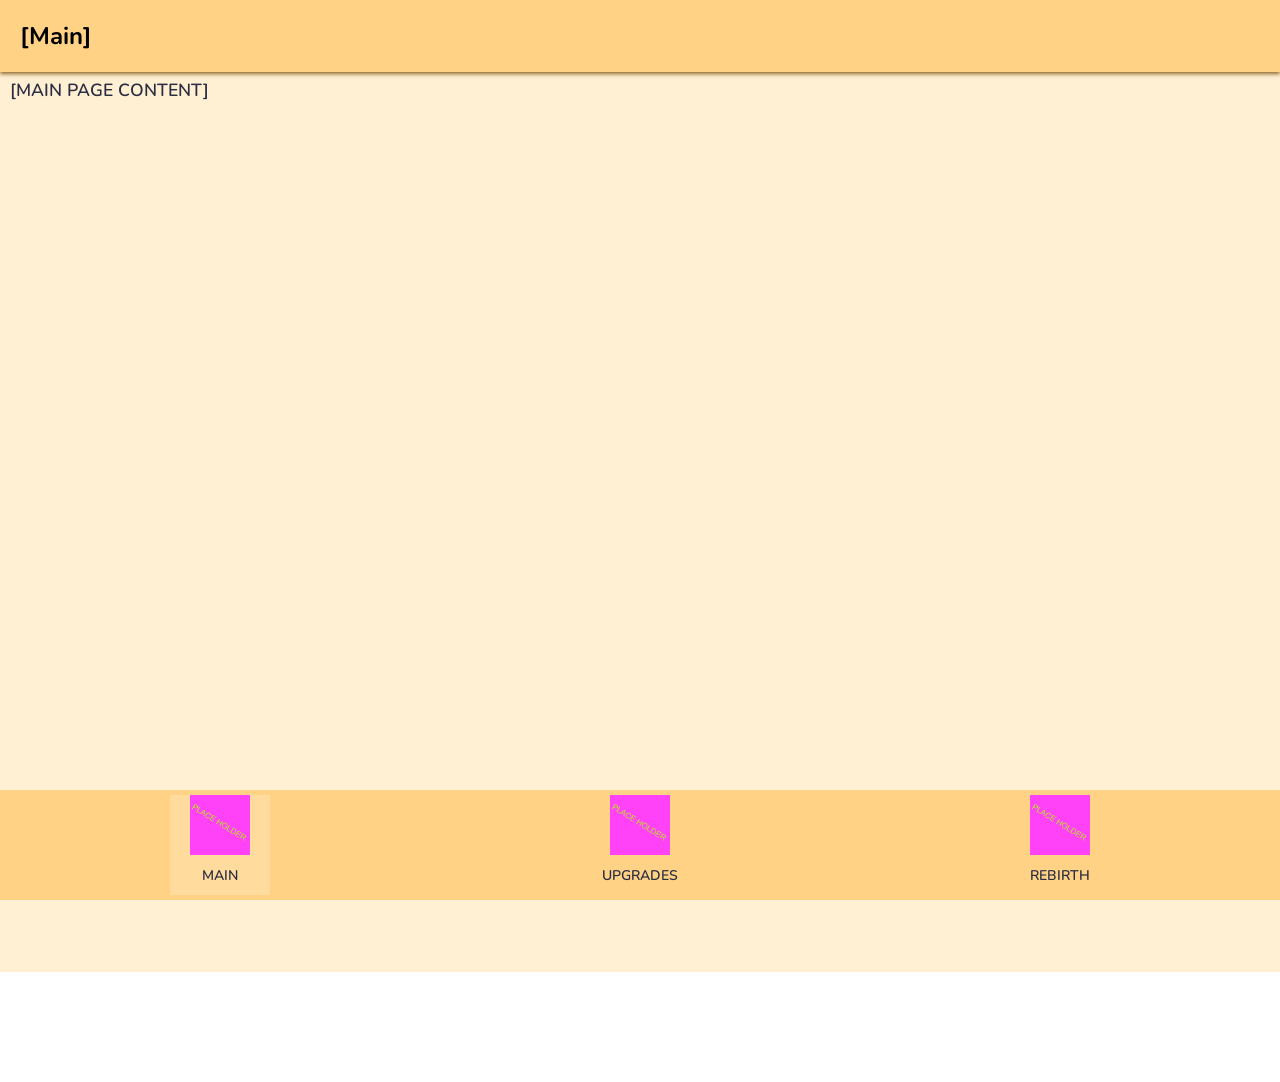
==== index.html @ ec5835fb "some styling improvements" ====
<!DOCTYPE html>
<html lang="en">
<head>
    <meta charset="UTF-8">
    <meta name="viewport" content="width=device-width, initial-scale=1.0">
    <title>Document</title>
    <link rel="stylesheet" href="styles/styles.css">
    <link rel="stylesheet" href="styles/index.css">
</head>
<body>
    <header>
        <h2>[Main]</h2>
    </header>
    <main>
        <p>[MAIN PAGE CONTENT]</p>
    </main>
    <footer>
        <div class="navbar">
            <a href="index.html">
                <div class="active-tab">
                    <img
                        src="assets/images/placeholder_image.png"
                        alt="main tab icon"
                    >
                    <p>MAIN</p>
                </div>
            </a>
            <a href="upgrades.html">
                <div>
                    <img
                        src="assets/images/placeholder_image.png"
                        alt="upgrades tab icon"
                    >
                    <p>UPGRADES</p>
                </div>
            </a>
            <a href="rebirth.html">
                <div>
                    <img
                        src="assets/images/placeholder_image.png"
                        alt="rebirth tab icon"
                    >
                    <p>REBIRTH</p>
                </div>
            </a>
        </div>
    </footer>
</body>
</html>
---- styles/styles.css ----
/* css file for global page styling */

/* css reset */
* {
    padding: 0;
    margin: 0;
    box-sizing: border-box;
}

/* font */
@font-face {
    font-family: "Nunito";
    src: url("/assets/fonts/Nunito.ttf");
}

/* color palette */
/* i made a quick palette using https://coolors.co/e63946-2b2d42-99b2dd-ffefd3-c874d9 */
/* this is just a starting point though, feel free to change it though! */
:root {
    --shadow-color: #8b6728;
    --color-background: #FFEFD3;
    --color-header: #FFD285;
    --color-footer: #FFD285;
    --color-text: #2B2D42;
}

/* individual element default styling */
p
{
    line-height: 1.5em;
    color: var(--color-text);
    font-size: 1.1em;
}

/* main page layout styling */
body
{
    margin: 0;
    font-family: "Nunito";
    font-weight: 600;
}
header, main, footer
{
    padding: 5px 10px;
}
header
{
    position: sticky;
    top: 0;
    /* border: 5px solid green; */
    background-color: var(--color-header);
    padding: 20px;
    box-shadow: 0 2px 4px var(--shadow-color);
}
main
{
    min-height: 100vh;
    /* border: 5px solid orange;  */
    background-color: var(--color-background);
}
footer
{
    position: sticky;
    bottom: 0;
    /* border: 5px solid greenyellow; */
    background-color: var(--color-footer);
}

/* navbar styling */
.navbar
{
    display: flex;
    justify-content: space-around;
}
.navbar div {
    display: flex;
    flex-direction: column;
    justify-content: center;
    align-items: center;
    width: 100px;
    height: 100px;
    color: var(--color-text);
}
.navbar img
{
    height: 60px;
    width: 60px;
}
.navbar a
{
    text-decoration: none;
}
.navbar p
{
    margin: 10px 2px;
    font-size: 14px;
}
.navbar .active-tab
{
    background-color: rgba(255, 255, 255, 0.2);
    color: violet;
}
.navbar div:hover
{
    background-color: rgba(0, 0, 0, 0.1);
}
---- styles/index.css ----
/* css file for styling the main page (index.html) */
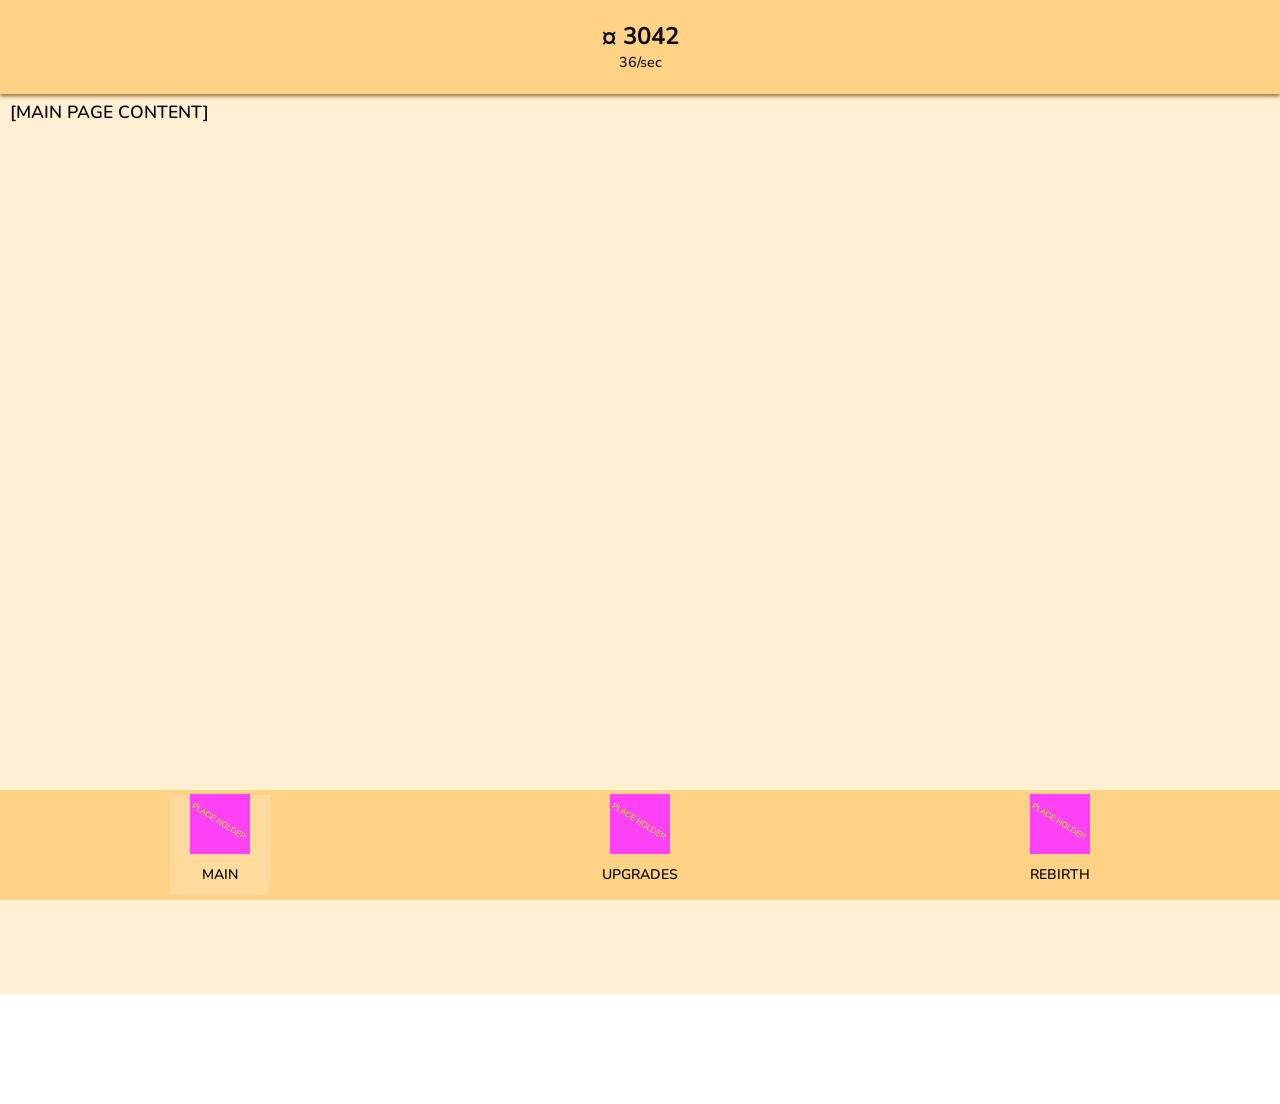
==== commit a09def02: "currency display" ====
--- a/index.html
+++ b/index.html
@@ -9,7 +9,8 @@
 </head>
 <body>
     <header>
-        <h2>[Main]</h2>
+        <h2>¤ 3042</h2>
+        <p class="subtitle">36/sec</p>
     </header>
     <main>
         <p>[MAIN PAGE CONTENT]</p>
--- a/styles/styles.css
+++ b/styles/styles.css
@@ -21,14 +21,18 @@
     --color-background: #FFEFD3;
     --color-header: #FFD285;
     --color-footer: #FFD285;
-    --color-text: #2B2D42;
+    --color-text: #0a0a0f;
+    --color-text-secondary: #1f1c36;
+}
+
+h1, h2, h3, h4, h5, h6, p {
+    color: var(--color-text);
 }
 
 /* individual element default styling */
 p
 {
     line-height: 1.5em;
-    color: var(--color-text);
     font-size: 1.1em;
 }
 
@@ -51,6 +55,7 @@
     background-color: var(--color-header);
     padding: 20px;
     box-shadow: 0 2px 4px var(--shadow-color);
+    text-align: center;
 }
 main
 {
@@ -103,4 +108,9 @@
 .navbar div:hover
 {
     background-color: rgba(0, 0, 0, 0.1);
+}
+
+.subtitle {
+    font-size: 0.9em;
+    color: var(--color-text-secondary);
 }
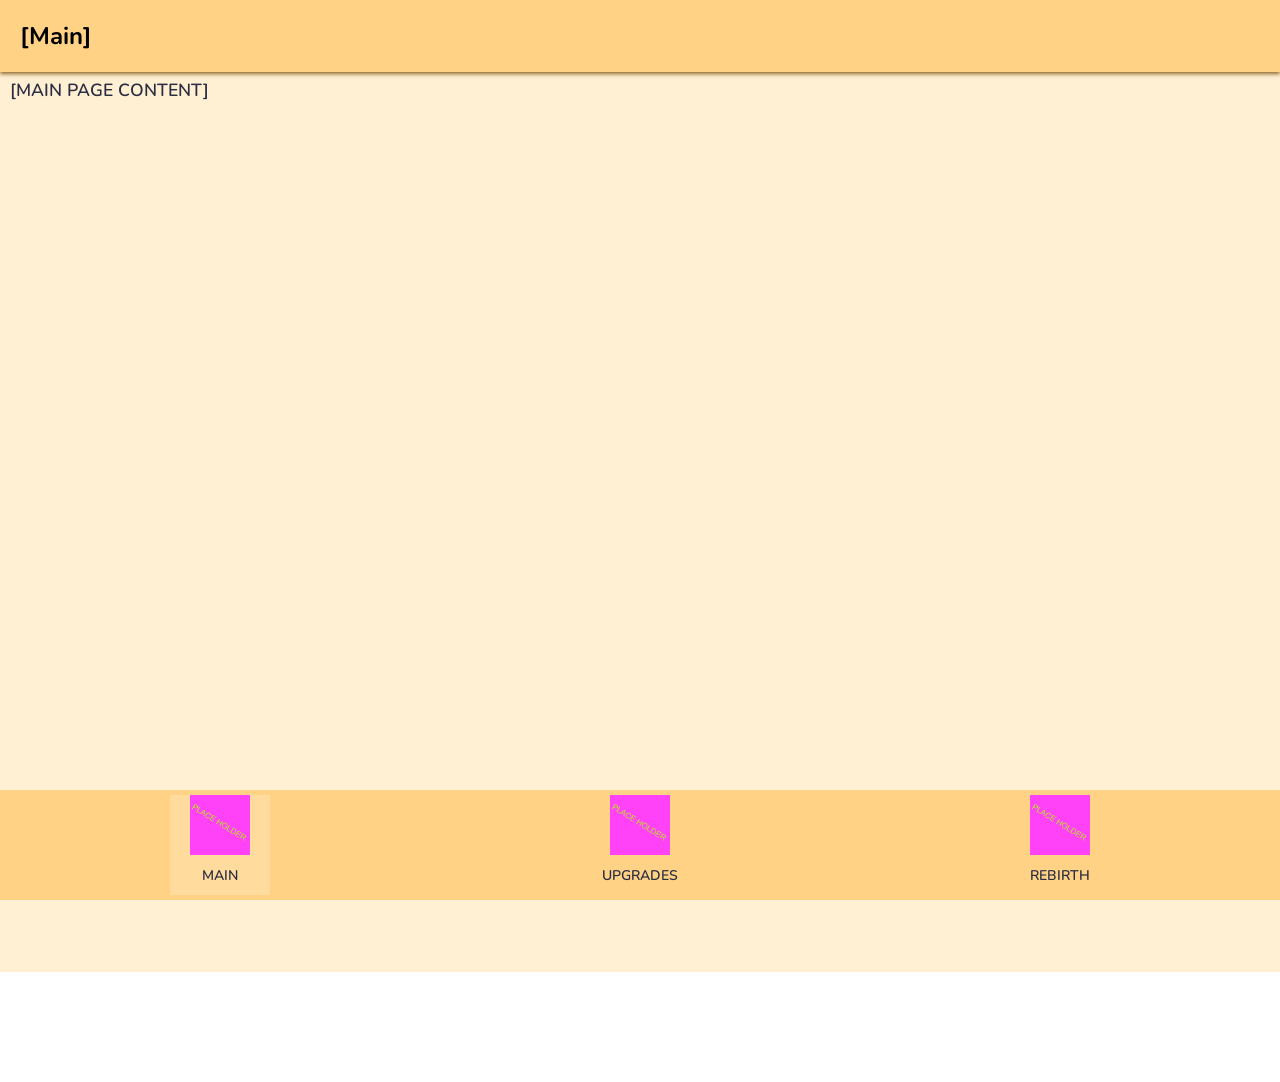
==== commit 8a5c3e85: "Merge branch 'main' into kenzie" ====
--- a/index.html
+++ b/index.html
@@ -9,8 +9,7 @@
 </head>
 <body>
     <header>
-        <h2>¤ 3042</h2>
-        <p class="subtitle">36/sec</p>
+        <h2>[Main]</h2>
     </header>
     <main>
         <p>[MAIN PAGE CONTENT]</p>
--- a/styles/styles.css
+++ b/styles/styles.css
@@ -21,18 +21,14 @@
     --color-background: #FFEFD3;
     --color-header: #FFD285;
     --color-footer: #FFD285;
-    --color-text: #0a0a0f;
-    --color-text-secondary: #1f1c36;
-}
-
-h1, h2, h3, h4, h5, h6, p {
-    color: var(--color-text);
+    --color-text: #2B2D42;
 }
 
 /* individual element default styling */
 p
 {
     line-height: 1.5em;
+    color: var(--color-text);
     font-size: 1.1em;
 }
 
@@ -55,7 +51,6 @@
     background-color: var(--color-header);
     padding: 20px;
     box-shadow: 0 2px 4px var(--shadow-color);
-    text-align: center;
 }
 main
 {
@@ -108,9 +103,4 @@
 .navbar div:hover
 {
     background-color: rgba(0, 0, 0, 0.1);
-}
-
-.subtitle {
-    font-size: 0.9em;
-    color: var(--color-text-secondary);
 }
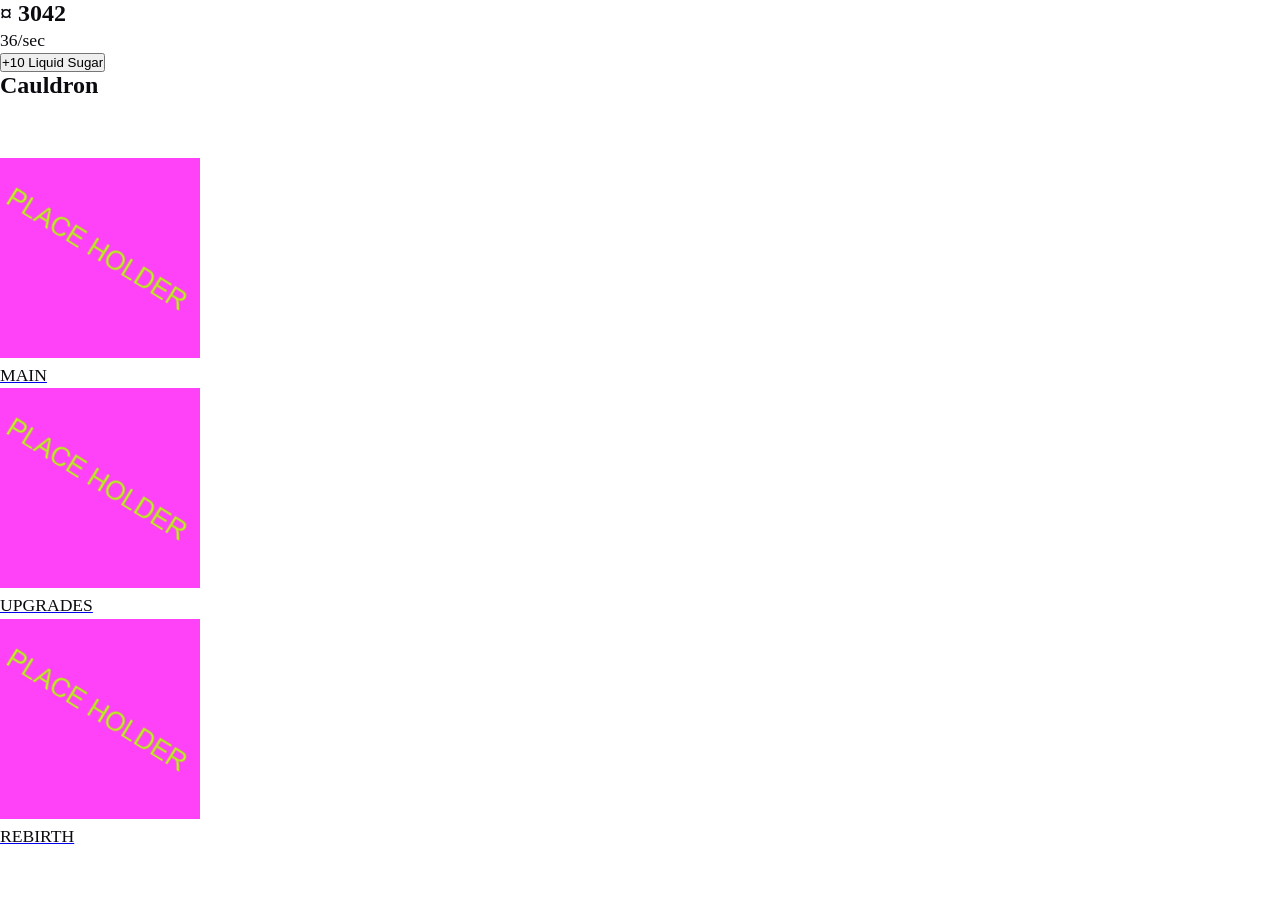
==== commit 243c1f99: "buttons and cards and stuff!" ====
--- a/index.html
+++ b/index.html
@@ -5,14 +5,28 @@
     <meta name="viewport" content="width=device-width, initial-scale=1.0">
     <title>Document</title>
     <link rel="stylesheet" href="styles/styles.css">
+    <link rel="stylesheet" href="styles/flex-styling.css">
     <link rel="stylesheet" href="styles/index.css">
 </head>
 <body>
     <header>
-        <h2>[Main]</h2>
+        <h2>¤ 3042</h2>
+        <p class="subtitle">36/sec</p>
     </header>
     <main>
-        <p>[MAIN PAGE CONTENT]</p>
+        <button class="add-button">+10 Liquid Sugar</button>
+        <div class="card">
+            <h2>Cauldron</h2>
+            <div class="flex-col gap">
+                <div class="progress-bar">
+                    <div class="progress-bar-fill fill-half"></div>
+                </div>
+                <p class="text-center" style="color: white;">Boiling...</p>
+                <div class="progress-bar">
+                    <div class="progress-bar-fill fill-third"></div>
+                </div>
+            </div>
+        </div>
     </main>
     <footer>
         <div class="navbar">
--- a/styles/styles.css
+++ b/styles/styles.css
@@ -21,16 +21,25 @@
     --color-background: #FFEFD3;
     --color-header: #FFD285;
     --color-footer: #FFD285;
-    --color-text: #2B2D42;
+    --color-card: #3D6AB8;
+    --color-button: #1ea76c;
+    --color-text: #0a0a0f;
+    --color-text-on-card: #FFFDFD;
+    --color-text-secondary: #1f1c36;
+    --color-progress-fill: #99B2DD;
+}
+
+h1, h2, h3, h4, h5, h6, p {
+    color: var(--color-text);
 }
 
 /* individual element default styling */
 p
 {
     line-height: 1.5em;
-    color: var(--color-text);
     font-size: 1.1em;
-}
+/* general styling */
+
 
 /* main page layout styling */
 body
@@ -38,6 +47,10 @@
     margin: 0;
     font-family: "Nunito";
     font-weight: 600;
+}
+
+button {
+    font-family: "Nunito";
 }
 header, main, footer
 {
@@ -51,6 +64,7 @@
     background-color: var(--color-header);
     padding: 20px;
     box-shadow: 0 2px 4px var(--shadow-color);
+    text-align: center;
 }
 main
 {
@@ -103,4 +117,75 @@
 .navbar div:hover
 {
     background-color: rgba(0, 0, 0, 0.1);
+}
+
+.subtitle {
+    font-size: 0.9em;
+    color: var(--color-text-secondary);
+}
+
+/* add button */
+.add-button {
+    background-color: var(--color-button);
+    border: none;
+    border-radius: 20px;
+    width: 100%;
+    padding: 0.8em 0;
+    margin: 1em 0;
+    color: var(--color-text-on-card);
+    box-shadow: 0 9px color-mix(in oklab, var(--color-button) 80%, black);
+    transition: all 0.1s;
+    font-size: 16px;
+    font-weight: 600;
+}
+
+.add-button:hover {
+    background-color: color-mix(in oklab, var(--color-button) 95%, black);
+    box-shadow: 0 6px color-mix(in oklab, var(--color-button) 80%, black);
+    transform: translateY(3px);
+}
+
+.add-button:active {
+    background-color: color-mix(in oklab, var(--color-button) 90%, black);
+    box-shadow: 0 3px color-mix(in oklab, var(--color-button) 80%, black);
+    transform: translateY(6px);
+}
+
+/* cards */
+.card {
+    background-color: var(--color-card);
+    padding: 2em;
+    border-radius: 16px;
+    box-shadow: 0 9px color-mix(var(--color-card) 90%, black);
+}
+
+.card > h2 {
+    color: var(--color-text-on-card);
+    padding-bottom: 1em;
+}
+
+/* progress bars */
+.progress-bar {
+    width: 100%;
+    height: 2em;
+    background-color: #2B2D42;
+    border-radius: 9999px;
+    overflow: hidden;
+}
+
+.progress-bar-fill {
+    height: 100%;
+    background-color: var(--color-progress-fill);
+}
+
+.fill-half {
+    width: 50%;
+}
+
+.fill-third {
+    width: calc(100% / 3);
+}
+
+.text-center {
+    text-align: center;
 }
--- a/styles/flex-styling.css
+++ b/styles/flex-styling.css
@@ -0,0 +1,21 @@
+/* css file to make styling a flex box easier */
+.flex {
+    display: flex;
+}
+.flex-col
+{
+    display: flex;
+    flex-direction: column;
+}
+.flex-row
+{
+    display: flex;
+    flex-direction: row;
+}
+.justify-between
+{
+    justify-content: space-between;
+}
+.gap {
+    gap: 1em;
+}
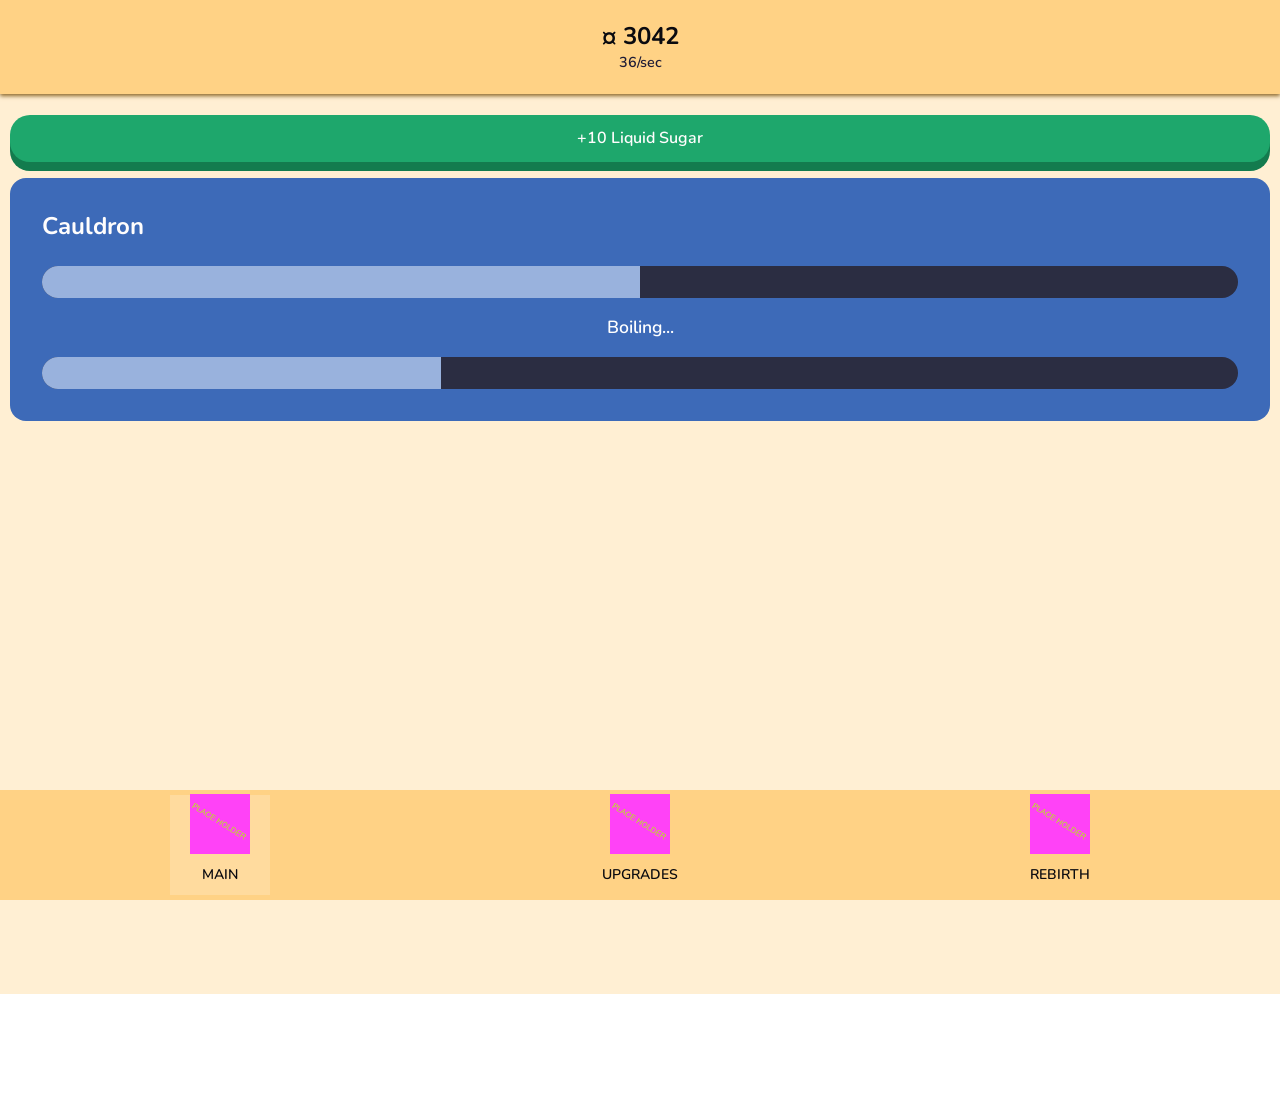
==== commit b8985e39: "added permanent upgrades" ====
--- a/index.html
+++ b/index.html
@@ -1,4 +1,4 @@
-<!DOCTYPE html>
+<!doctype html>
 <html lang="en">
 <head>
     <meta charset="UTF-8">
@@ -60,4 +60,4 @@
         </div>
     </footer>
 </body>
-</html>+</html>
--- a/styles/styles.css
+++ b/styles/styles.css
@@ -38,6 +38,7 @@
 {
     line-height: 1.5em;
     font-size: 1.1em;
+}
 /* general styling */
 
 
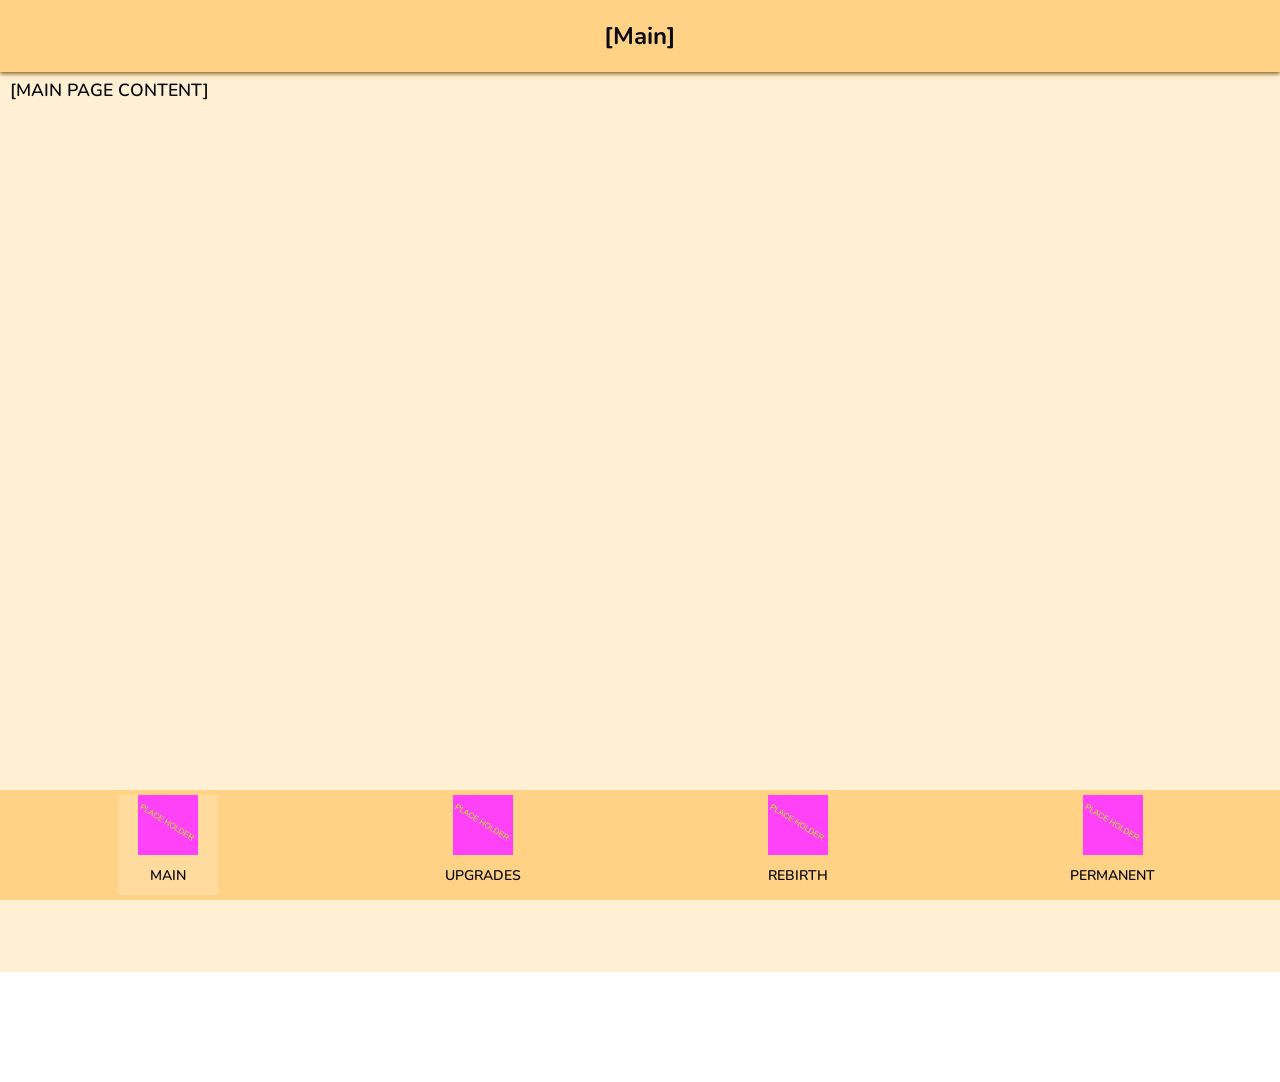
==== commit 29ae0de7: "added permanent upgrades" ====
--- a/index.html
+++ b/index.html
@@ -1,63 +1,58 @@
 <!doctype html>
 <html lang="en">
-<head>
-    <meta charset="UTF-8">
-    <meta name="viewport" content="width=device-width, initial-scale=1.0">
-    <title>Document</title>
-    <link rel="stylesheet" href="styles/styles.css">
-    <link rel="stylesheet" href="styles/flex-styling.css">
-    <link rel="stylesheet" href="styles/index.css">
-</head>
-<body>
-    <header>
-        <h2>¤ 3042</h2>
-        <p class="subtitle">36/sec</p>
-    </header>
-    <main>
-        <button class="add-button">+10 Liquid Sugar</button>
-        <div class="card">
-            <h2>Cauldron</h2>
-            <div class="flex-col gap">
-                <div class="progress-bar">
-                    <div class="progress-bar-fill fill-half"></div>
-                </div>
-                <p class="text-center" style="color: white;">Boiling...</p>
-                <div class="progress-bar">
-                    <div class="progress-bar-fill fill-third"></div>
-                </div>
+    <head>
+        <meta charset="UTF-8" />
+        <meta name="viewport" content="width=device-width, initial-scale=1.0" />
+        <title>Document</title>
+        <link rel="stylesheet" href="styles/styles.css" />
+        <link rel="stylesheet" href="styles/index.css" />
+    </head>
+    <body>
+        <header>
+            <h2>[Main]</h2>
+        </header>
+        <main>
+            <p>[MAIN PAGE CONTENT]</p>
+        </main>
+        <footer>
+            <div class="navbar">
+                <a href="index.html">
+                    <div class="active-tab">
+                        <img
+                            src="assets/images/placeholder_image.png"
+                            alt="main tab icon"
+                        />
+                        <p>MAIN</p>
+                    </div>
+                </a>
+                <a href="upgrades.html">
+                    <div>
+                        <img
+                            src="assets/images/placeholder_image.png"
+                            alt="upgrades tab icon"
+                        />
+                        <p>UPGRADES</p>
+                    </div>
+                </a>
+                <a href="rebirth.html">
+                    <div>
+                        <img
+                            src="assets/images/placeholder_image.png"
+                            alt="rebirth tab icon"
+                        />
+                        <p>REBIRTH</p>
+                    </div>
+                </a>
+                <a href="permanent.html">
+                    <div clas="active-tab">
+                        <img
+                            src="assets/images/placeholder_image.png"
+                            alt="permanent tab icon"
+                        />
+                        <p>PERMANENT</p>
+                    </div>
+                </a>
             </div>
-        </div>
-    </main>
-    <footer>
-        <div class="navbar">
-            <a href="index.html">
-                <div class="active-tab">
-                    <img
-                        src="assets/images/placeholder_image.png"
-                        alt="main tab icon"
-                    >
-                    <p>MAIN</p>
-                </div>
-            </a>
-            <a href="upgrades.html">
-                <div>
-                    <img
-                        src="assets/images/placeholder_image.png"
-                        alt="upgrades tab icon"
-                    >
-                    <p>UPGRADES</p>
-                </div>
-            </a>
-            <a href="rebirth.html">
-                <div>
-                    <img
-                        src="assets/images/placeholder_image.png"
-                        alt="rebirth tab icon"
-                    >
-                    <p>REBIRTH</p>
-                </div>
-            </a>
-        </div>
-    </footer>
-</body>
+        </footer>
+    </body>
 </html>
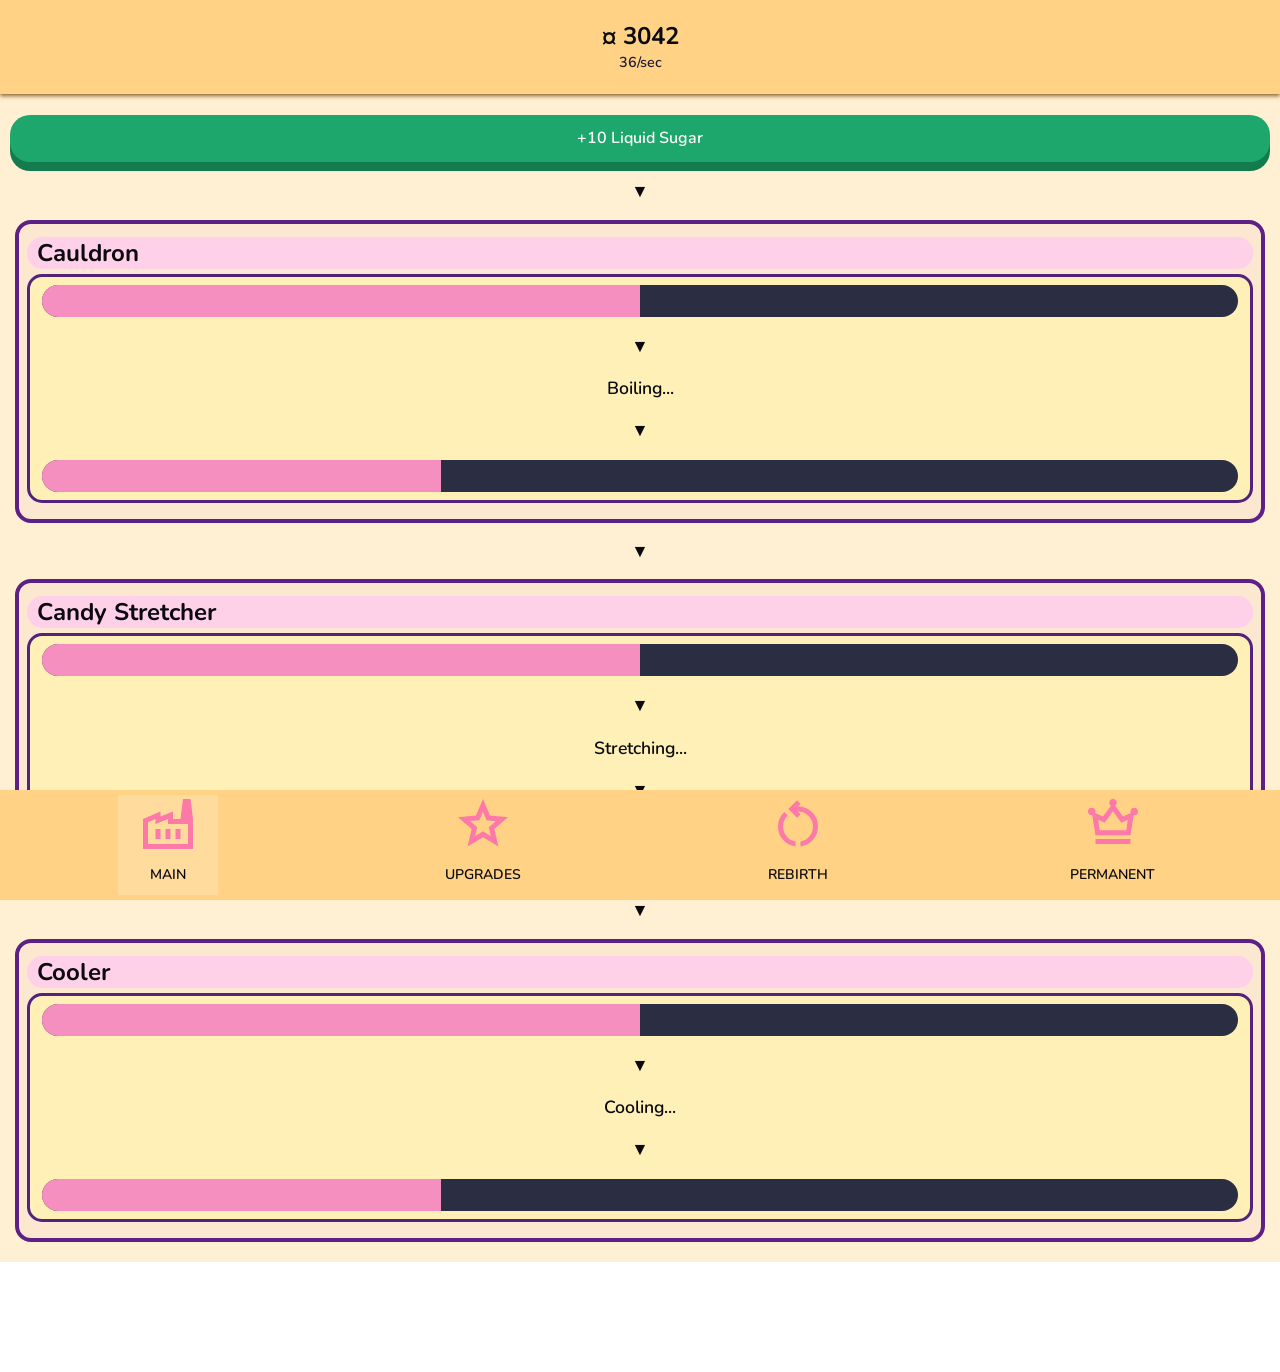
==== commit f5416315: "fixes" ====
--- a/index.html
+++ b/index.html
@@ -1,25 +1,72 @@
 <!doctype html>
 <html lang="en">
-    <head>
-        <meta charset="UTF-8" />
-        <meta name="viewport" content="width=device-width, initial-scale=1.0" />
-        <title>Document</title>
-        <link rel="stylesheet" href="styles/styles.css" />
-        <link rel="stylesheet" href="styles/index.css" />
-    </head>
-    <body>
-        <header>
-            <h2>[Main]</h2>
-        </header>
-        <main>
-            <p>[MAIN PAGE CONTENT]</p>
-        </main>
-        <footer>
+<head>
+    <meta charset="UTF-8">
+    <meta name="viewport" content="width=device-width, initial-scale=1.0">
+    <title>Document</title>
+    <link rel="stylesheet" href="styles/styles.css">
+    <link rel="stylesheet" href="styles/flex-styling.css">
+    <link rel="stylesheet" href="styles/index.css">
+</head>
+<body>
+    <header>
+        <h2>¤ 3042</h2>
+        <p class="subtitle">36/sec</p>
+    </header>
+    <main>
+        <button class="add-button">+10 Liquid Sugar</button>
+        <p class="text-center">▼</p>
+        <div class="card">
+            <h2>Cauldron</h2>
+            <div class="flex-col gap bars">
+                <div class="progress-bar">
+                    <div class="progress-bar-fill fill-half"></div>
+                </div>
+                <p class="text-center">▼</p>
+                <p class="text-center">Boiling...</p>
+                <p class="text-center">▼</p>
+                <div class="progress-bar">
+                    <div class="progress-bar-fill fill-third"></div>
+                </div>
+            </div>
+        </div>
+        <p class="text-center">▼</p>
+        <div class="card">
+            <h2>Candy Stretcher</h2>
+            <div class="flex-col gap bars">
+                <div class="progress-bar">
+                    <div class="progress-bar-fill fill-half"></div>
+                </div>
+                <p class="text-center">▼</p>
+                <p class="text-center">Stretching...</p>
+                <p class="text-center">▼</p>
+                <div class="progress-bar">
+                    <div class="progress-bar-fill fill-third"></div>
+                </div>
+            </div>
+        </div>
+        <p class="text-center">▼</p>
+        <div class="card">
+            <h2>Cooler</h2>
+            <div class="flex-col gap bars">
+                <div class="progress-bar">
+                    <div class="progress-bar-fill fill-half"></div>
+                </div>
+                <p class="text-center">▼</p>
+                <p class="text-center">Cooling...</p>
+                <p class="text-center">▼</p>
+                <div class="progress-bar">
+                    <div class="progress-bar-fill fill-third"></div>
+                </div>
+            </div>
+        </div>
+    </main>
+    <footer>
             <div class="navbar">
                 <a href="index.html">
                     <div class="active-tab">
                         <img
-                            src="assets/images/placeholder_image.png"
+                            src="assets/images/factory.svg"
                             alt="main tab icon"
                         />
                         <p>MAIN</p>
@@ -28,7 +75,7 @@
                 <a href="upgrades.html">
                     <div>
                         <img
-                            src="assets/images/placeholder_image.png"
+                            src="assets/images/star.svg"
                             alt="upgrades tab icon"
                         />
                         <p>UPGRADES</p>
@@ -37,7 +84,7 @@
                 <a href="rebirth.html">
                     <div>
                         <img
-                            src="assets/images/placeholder_image.png"
+                            src="assets/images/reset.svg"
                             alt="rebirth tab icon"
                         />
                         <p>REBIRTH</p>
@@ -46,7 +93,7 @@
                 <a href="permanent.html">
                     <div clas="active-tab">
                         <img
-                            src="assets/images/placeholder_image.png"
+                            src="assets/images/crown.svg"
                             alt="permanent tab icon"
                         />
                         <p>PERMANENT</p>
@@ -54,5 +101,5 @@
                 </a>
             </div>
         </footer>
-    </body>
+</body>
 </html>
--- a/styles/styles.css
+++ b/styles/styles.css
@@ -39,6 +39,7 @@
     line-height: 1.5em;
     font-size: 1.1em;
 }
+
 /* general styling */
 
 
@@ -154,15 +155,12 @@
 
 /* cards */
 .card {
-    background-color: var(--color-card);
-    padding: 2em;
+    background-color: #fce8d1;
+    margin: 15px 5px;
     border-radius: 16px;
-    box-shadow: 0 9px color-mix(var(--color-card) 90%, black);
-}
-
-.card > h2 {
-    color: var(--color-text-on-card);
-    padding-bottom: 1em;
+    /* box-shadow: 0 9px color-mix(var(--color-card) 90%, black); */
+    border: 4px solid #5d2086;
+    padding: 8px;
 }
 
 /* progress bars */
@@ -176,7 +174,7 @@
 
 .progress-bar-fill {
     height: 100%;
-    background-color: var(--color-progress-fill);
+    background-color: #f58fc0;
 }
 
 .fill-half {
@@ -189,4 +187,40 @@
 
 .text-center {
     text-align: center;
+}
+/* styling a flex boxs easier to setup */
+.flex-col
+{
+    display: flex;
+    flex-direction: column;
+}
+.flex-row
+{
+    display: flex;
+    flex-direction: row;
+}
+.justify-between
+{
+    justify-content: space-between;
+}
+.subtitle {
+    font-size: 0.9em;
+    color: var(--color-text-secondary);
+}
+
+.card > h2
+{
+    margin: 5px 0px;
+    padding: 0px 10px;
+    border-radius: 15px;
+    background-color: #ffd1e8; /* soft pink pill */
+}
+
+.bars
+{
+    margin: 5px 0px 8px;
+    padding: 8px 12px;
+    border: 3px solid #53227c;
+    border-radius: 15px;
+    background-color: #fff0b8; /* light lemon */
 }
--- a/styles/flex-styling.css
+++ b/styles/flex-styling.css
@@ -0,0 +1,21 @@
+/* css file to make styling a flex box easier */
+.flex {
+    display: flex;
+}
+.flex-col
+{
+    display: flex;
+    flex-direction: column;
+}
+.flex-row
+{
+    display: flex;
+    flex-direction: row;
+}
+.justify-between
+{
+    justify-content: space-between;
+}
+.gap {
+    gap: 1em;
+}
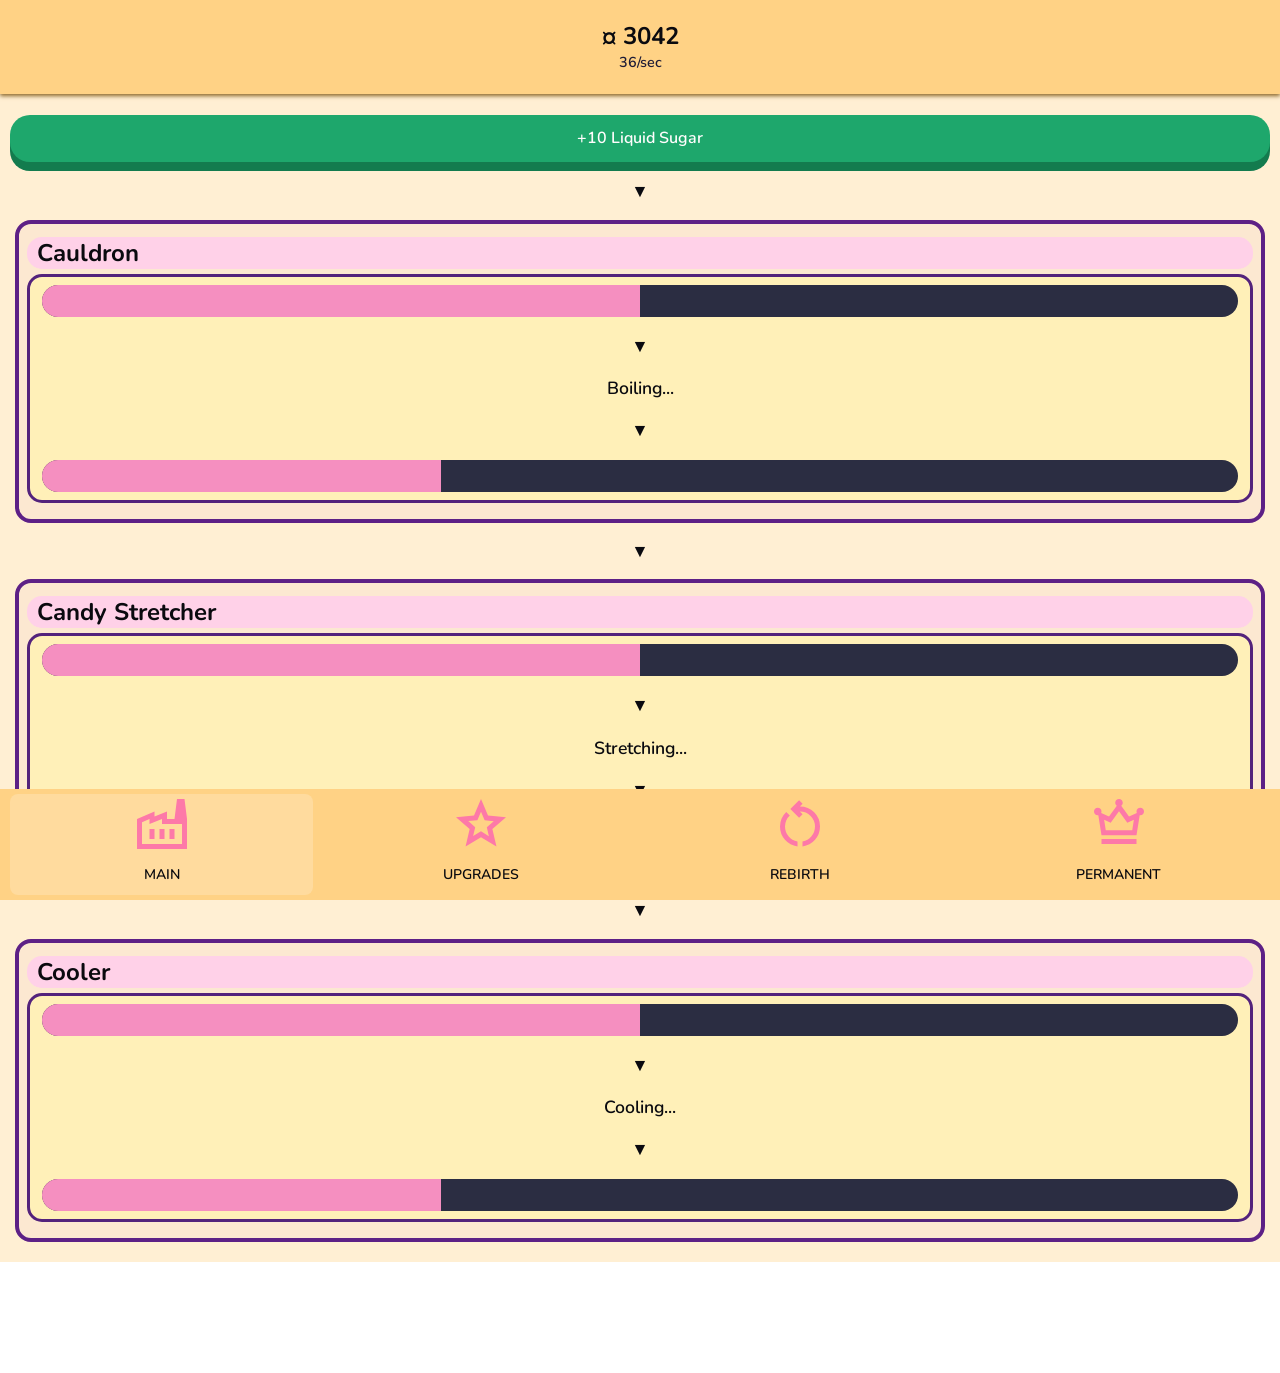
==== commit 30f26334: "title tag" ====
--- a/index.html
+++ b/index.html
@@ -3,7 +3,7 @@
 <head>
     <meta charset="UTF-8">
     <meta name="viewport" content="width=device-width, initial-scale=1.0">
-    <title>Document</title>
+    <title>Main</title>
     <link rel="stylesheet" href="styles/styles.css">
     <link rel="stylesheet" href="styles/flex-styling.css">
     <link rel="stylesheet" href="styles/index.css">
--- a/styles/styles.css
+++ b/styles/styles.css
@@ -85,17 +85,19 @@
 /* navbar styling */
 .navbar
 {
-    display: flex;
+    display: grid;
+    grid-template-columns: repeat(4, 1fr);
     justify-content: space-around;
+    gap: 1em;
 }
 .navbar div {
     display: flex;
     flex-direction: column;
     justify-content: center;
     align-items: center;
-    width: 100px;
-    height: 100px;
     color: var(--color-text);
+    border-radius: 8px;
+    transition: background-color 0.1s;
 }
 .navbar img
 {
